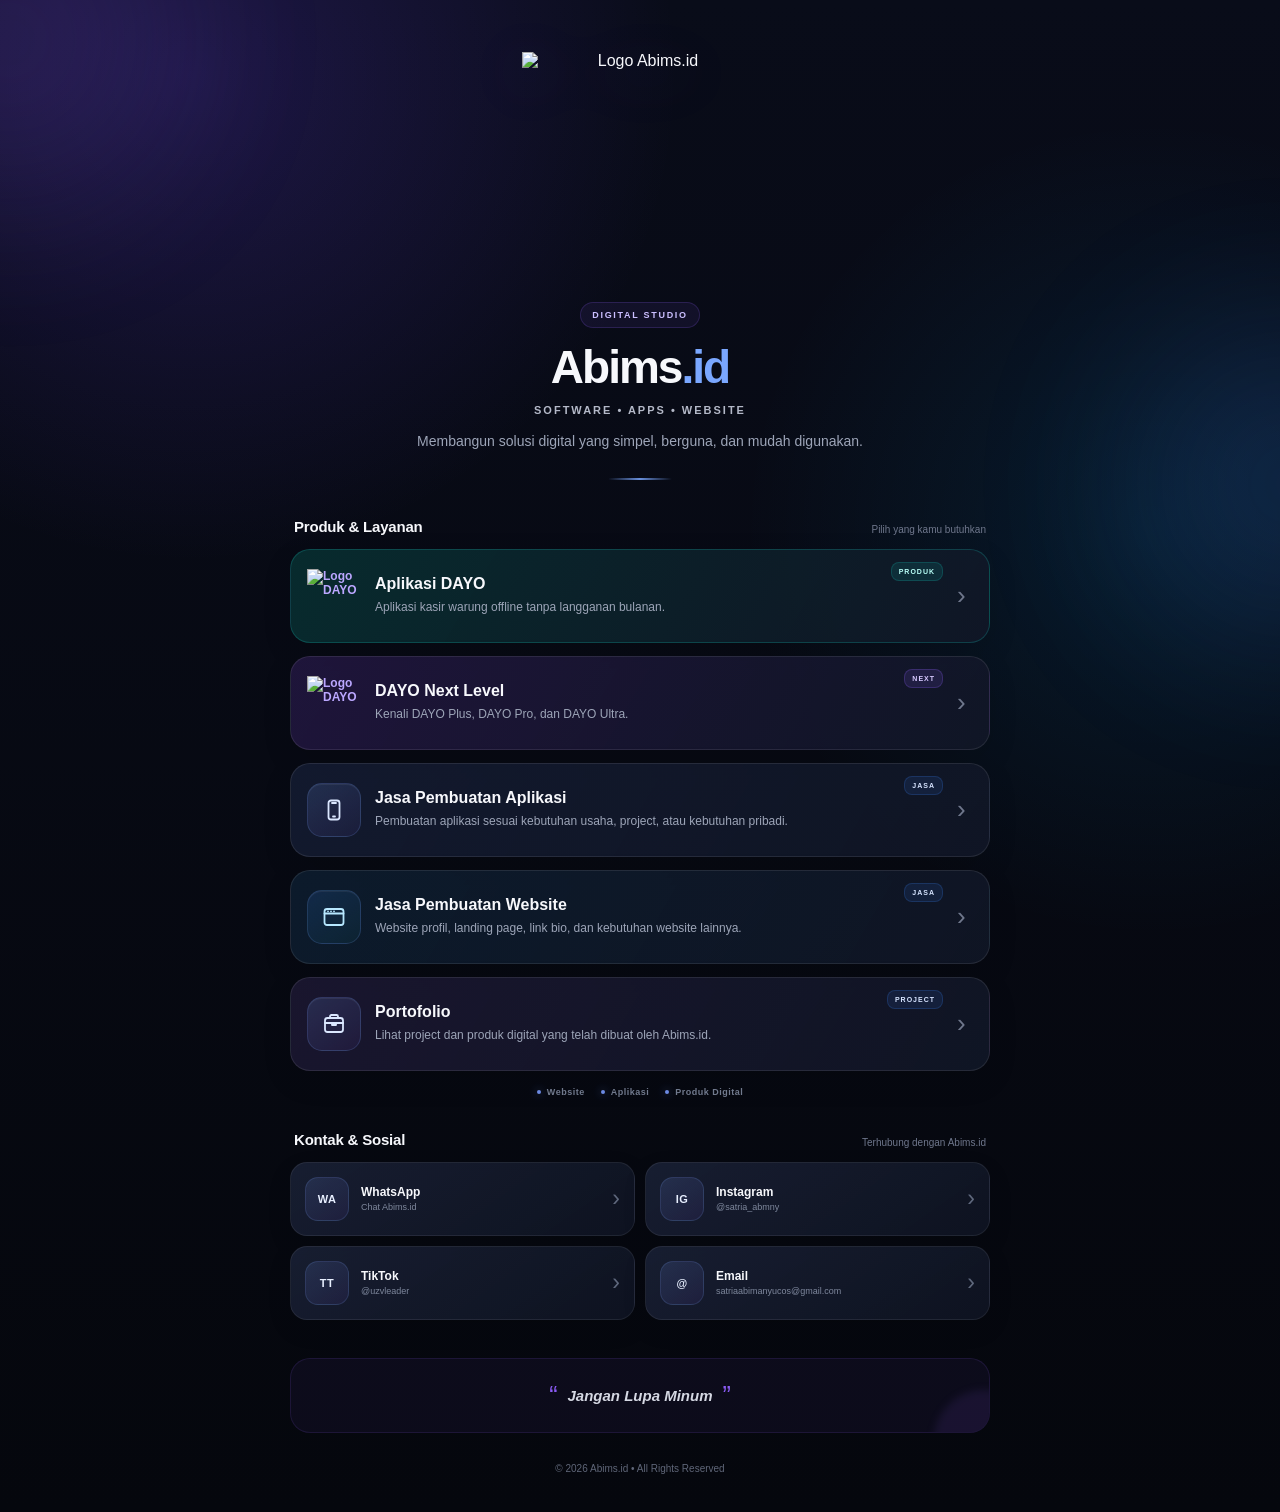
==== index.html @ 59d4bd97 "Add files via upload" ====
<!doctype html>
<html lang="id">
<head>
  <meta charset="UTF-8">
  <meta name="viewport" content="width=device-width, initial-scale=1.0">
  <meta name="description" content="Abims.id menyediakan aplikasi, website, produk digital, serta jasa pembuatan aplikasi dan website sesuai kebutuhan.">
  <meta name="robots" content="index, follow">
  <meta name="theme-color" content="#060914">
  <link rel="icon" type="image/png" href="images/logo-abims.png">
  <link rel="apple-touch-icon" href="images/logo-abims.png">

  <meta property="og:type" content="website">
  <meta property="og:site_name" content="Abims.id">
  <meta property="og:title" content="Abims.id | Software, Apps & Website">
  <meta property="og:description" content="Abims.id menyediakan aplikasi, website, produk digital, serta jasa pembuatan aplikasi dan website sesuai kebutuhan.">
  <meta property="og:image" content="https://abimsid.github.io/images/logo-abims.png">
  <meta property="og:url" content="https://abimsid.github.io/">
  <meta name="twitter:card" content="summary_large_image">
  <meta name="twitter:title" content="Abims.id | Software, Apps & Website">
  <meta name="twitter:description" content="Abims.id menyediakan aplikasi, website, produk digital, serta jasa pembuatan aplikasi dan website sesuai kebutuhan.">
  <meta name="twitter:image" content="https://abimsid.github.io/images/logo-abims.png">

  
  <title>Abims.id | Software • Apps • Website</title>
  <link rel="stylesheet" href="style.css">
</head>

<body class="home-page">

  <main class="container home-container">

    <header class="hero home-hero">
      <img class="brand-logo" src="images/logo-abims.png" alt="Logo Abims.id">

      <div class="hero-badge">DIGITAL STUDIO</div>

      <h1>Abims<span>.id</span></h1>

      <p class="eyebrow">SOFTWARE • APPS • WEBSITE</p>

      <p class="hero-copy">
        Membangun solusi digital yang simpel, berguna, dan mudah digunakan.
      </p>
    </header>

    <section aria-label="Produk dan layanan Abims.id">

      <div class="home-section-head">
        <h2>Produk & Layanan</h2>
        <p>Pilih yang kamu butuhkan</p>
      </div>

      <div class="link-list">

        <a class="link-card dayo" href="dayo.html">
          <span class="icon product">
            <img src="images/logo-dayo.png" alt="Logo DAYO">
          </span>

          <span class="card-copy">
            <strong>Aplikasi DAYO</strong>
            <small>Aplikasi kasir warung offline tanpa langganan bulanan.</small>
          </span>

          <span class="pill">PRODUK</span>
          <span class="chevron" aria-hidden="true">›</span>
        </a>

        <a class="link-card next" href="dayo-next.html">
          <span class="icon product">
            <img src="images/logo-dayo.png" alt="Logo DAYO">
          </span>

          <span class="card-copy">
            <strong>DAYO Next Level</strong>
            <small>Kenali DAYO Plus, DAYO Pro, dan DAYO Ultra.</small>
          </span>

          <span class="pill">NEXT</span>
          <span class="chevron" aria-hidden="true">›</span>
        </a>

        <a class="link-card service-app" href="jasa-aplikasi.html">
          <span class="icon service-icon" aria-hidden="true">
            <svg viewBox="0 0 24 24">
              <rect x="6.5" y="2.5" width="11" height="19" rx="2.5"></rect>
              <path d="M10 5h4"></path>
              <path d="M11 18.5h2"></path>
            </svg>
          </span>

          <span class="card-copy">
            <strong>Jasa Pembuatan Aplikasi</strong>
            <small>Pembuatan aplikasi sesuai kebutuhan usaha, project, atau kebutuhan pribadi.</small>
          </span>

          <span class="pill service-pill">JASA</span>
          <span class="chevron" aria-hidden="true">›</span>
        </a>

        <a class="link-card service-web" href="jasa-website.html">
          <span class="icon service-icon" aria-hidden="true">
            <svg viewBox="0 0 24 24">
              <rect x="2.5" y="4" width="19" height="16" rx="2.5"></rect>
              <path d="M2.5 8.5h19"></path>
              <path d="M6 6.3h.01"></path>
              <path d="M9 6.3h.01"></path>
              <path d="M12 6.3h.01"></path>
            </svg>
          </span>

          <span class="card-copy">
            <strong>Jasa Pembuatan Website</strong>
            <small>Website profil, landing page, link bio, dan kebutuhan website lainnya.</small>
          </span>

          <span class="pill service-pill">JASA</span>
          <span class="chevron" aria-hidden="true">›</span>
        </a>


        <a class="link-card portfolio-link" href="portofolio.html">
          <span class="icon service-icon" aria-hidden="true">
            <svg viewBox="0 0 24 24">
              <rect x="3" y="6" width="18" height="14" rx="2.5"></rect>
              <path d="M8 6V4.5A1.5 1.5 0 0 1 9.5 3h5A1.5 1.5 0 0 1 16 4.5V6"></path>
              <path d="M3 11h18"></path>
              <path d="M10 11v2h4v-2"></path>
            </svg>
          </span>

          <span class="card-copy">
            <strong>Portofolio</strong>
            <small>Lihat project dan produk digital yang telah dibuat oleh Abims.id.</small>
          </span>

          <span class="pill service-pill">PROJECT</span>
          <span class="chevron" aria-hidden="true">›</span>
        </a>

      </div>
    </section>

    <div class="home-note" aria-label="Jenis layanan">
      <span>Website</span>
      <span>Aplikasi</span>
      <span>Produk Digital</span>
    </div>


    <section class="contact-section" aria-label="Kontak dan sosial media Abims.id">
      <div class="home-section-head">
        <h2>Kontak & Sosial</h2>
        <p>Terhubung dengan Abims.id</p>
      </div>

      <div class="contact-grid">

        <a
          class="contact-card"
          href="https://wa.me/62895604311881"
          target="_blank"
          rel="noopener noreferrer"
        >
          <span class="contact-icon">WA</span>
          <span class="contact-copy">
            <strong>WhatsApp</strong>
            <small>Chat Abims.id</small>
          </span>
          <span class="chevron" aria-hidden="true">›</span>
        </a>

        <a
          class="contact-card"
          href="https://www.instagram.com/satria_abmny/"
          target="_blank"
          rel="noopener noreferrer"
        >
          <span class="contact-icon">IG</span>
          <span class="contact-copy">
            <strong>Instagram</strong>
            <small>@satria_abmny</small>
          </span>
          <span class="chevron" aria-hidden="true">›</span>
        </a>

        <a
          class="contact-card"
          href="https://www.tiktok.com/@uzvleader"
          target="_blank"
          rel="noopener noreferrer"
        >
          <span class="contact-icon">TT</span>
          <span class="contact-copy">
            <strong>TikTok</strong>
            <small>@uzvleader</small>
          </span>
          <span class="chevron" aria-hidden="true">›</span>
        </a>

        <a
          class="contact-card"
          href="mailto:satriaabimanyucos@gmail.com"
        >
          <span class="contact-icon">@</span>
          <span class="contact-copy">
            <strong>Email</strong>
            <small>satriaabimanyucos@gmail.com</small>
          </span>
          <span class="chevron" aria-hidden="true">›</span>
        </a>

      </div>
    </section>

    <section class="quote">
      <span>“</span>
      <p>Jangan Lupa Minum</p>
      <span>”</span>
    </section>

    <footer>
      © <span data-current-year>2026</span> Abims.id • All Rights Reserved
    </footer>

  </main>

  <script src="script.js"></script>
</body>
</html>
---- style.css ----
/* =========================================================
   RESET
========================================================= */
* { box-sizing: border-box; margin: 0; padding: 0; }

/* =========================================================
   VARIABLES
========================================================= */
:root {
    --bg: #060914;
    --panel: #111727;
    --text: #f7f8fc;
    --muted: #9da5b8;
    --line: rgba(255,255,255,.09);
    --purple: #8b5cf6;
    --blue: #3b82f6;
    --teal: #15b8ae;
}

/* =========================================================
   GLOBAL
========================================================= */
html { scroll-behavior: smooth; }
body {
    min-height: 100vh;
    padding: 0 16px;
    font-family: Arial, Helvetica, sans-serif;
    color: var(--text);
    background:
        radial-gradient(circle at 15% 5%, rgba(115,70,255,.20), transparent 27%),
        radial-gradient(circle at 90% 35%, rgba(0,180,255,.10), transparent 27%),
        linear-gradient(180deg, #090c19, #05070d);
}
a { color: inherit; text-decoration: none; }
img { max-width: 100%; }

/* =========================================================
   CONTAINER
========================================================= */
.container { width: min(100%, 700px); margin: auto; padding: 52px 0 30px; }

/* =========================================================
   HERO / ABIMS.ID
========================================================= */
.hero { margin-bottom: 38px; text-align: center; }
.brand-logo {
    display: block;
    width: 236px;
    height: 236px;
    margin: 0 auto 14px;
    object-fit: contain;
    filter: drop-shadow(0 12px 28px rgba(91,70,255,.24));
}
.hero h1 { margin-bottom: 10px; font-size: 46px; letter-spacing: -2px; }
.hero h1 span { color: #7aa7ff; }
.eyebrow { margin-bottom: 14px; color: #b4b9c8; font-size: 11px; font-weight: 800; letter-spacing: 2px; }
.hero-copy { max-width: 470px; margin: auto; color: var(--muted); font-size: 14px; line-height: 1.7; }

/* =========================================================
   MAIN LINK CARDS
========================================================= */
.link-list { display: grid; gap: 13px; }
.link-card {
    min-height: 94px;
    padding: 16px;
    display: grid;
    grid-template-columns: 54px minmax(0,1fr) auto 16px;
    gap: 14px;
    align-items: center;
    position: relative;
    overflow: hidden;
    border: 1px solid var(--line);
    border-radius: 20px;
    background: rgba(17,23,39,.82);
    transition: transform .2s ease, border-color .2s ease;
}
.link-card:hover { transform: translateY(-2px); border-color: rgba(139,92,246,.38); }
.link-card.dayo {
    border-color: rgba(21,184,174,.25);
    background: linear-gradient(120deg, rgba(8,52,53,.78), rgba(17,23,39,.86));
}
.link-card.next { background: linear-gradient(120deg, rgba(48,29,87,.58), rgba(17,23,39,.86)); }

/* =========================================================
   CARD ICON
========================================================= */
.icon {
    width: 54px;
    height: 54px;
    display: grid;
    place-items: center;
    border: 1px solid var(--line);
    border-radius: 15px;
    color: #bba7ff;
    background: rgba(255,255,255,.06);
    font-size: 12px;
    font-weight: 900;
}
.icon.product { padding: 0; overflow: visible; border: none; background: transparent; }
.icon.product img { display: block; width: 54px; height: 54px; object-fit: contain; }

/* =========================================================
   CARD TEXT
========================================================= */
.card-copy { min-width: 0; }
.card-copy strong { display: block; margin-bottom: 6px; font-size: 16px; }
.card-copy small { display: block; color: var(--muted); font-size: 12px; line-height: 1.45; }

/* =========================================================
   BADGE / PILL
========================================================= */
.pill {
    align-self: start;
    margin-top: -4px;
    padding: 5px 7px;
    border: 1px solid rgba(21,184,174,.22);
    border-radius: 8px;
    color: #b9fff8;
    background: rgba(21,184,174,.13);
    font-size: 7px;
    font-weight: 900;
    letter-spacing: 1px;
}
.next .pill { color: #d7c9ff; background: rgba(139,92,246,.13); border-color: rgba(139,92,246,.24); }
.chevron { color: #6f778c; font-size: 26px; }

/* =========================================================
   QUOTE
========================================================= */
.quote {
    margin-top: 38px;
    padding: 22px;
    display: flex;
    justify-content: center;
    align-items: center;
    gap: 10px;
    border: 1px solid rgba(139,92,246,.13);
    border-radius: 20px;
    background: rgba(139,92,246,.055);
    color: #d5d8e3;
}
.quote span { color: var(--purple); font-size: 25px; }
.quote p { font-size: 15px; font-style: italic; font-weight: 700; }

/* =========================================================
   FOOTER
========================================================= */
footer { margin-top: 30px; color: #5f6678; font-size: 10px; text-align: center; }

/* =========================================================
   BACK BUTTON
========================================================= */
.back { display: inline-block; margin-bottom: 28px; color: #a8afbf; font-size: 13px; }
.back:hover { color: #fff; }

/* =========================================================
   DAYO PRODUCT HERO
========================================================= */
.product-hero { margin-bottom: 26px; text-align: center; }
.product-logo {
    width: 188px;
    height: 188px;
    margin: 0 auto 18px;
    padding: 0;
    display: grid;
    place-items: center;
    overflow: visible;
    border: none;
    border-radius: 0;
    background: transparent;
}
.product-logo img { display: block; width: 100%; height: 100%; object-fit: contain; }
.product-hero h1 { margin-bottom: 12px; font-size: 42px; }
.product-hero > p:last-child { max-width: 530px; margin: auto; color: var(--muted); font-size: 14px; line-height: 1.7; }

/* =========================================================
   DAYO DESCRIPTION CARD
========================================================= */
.single-info-card {
    padding: 25px;
    border: 1px solid var(--line);
    border-radius: 24px;
    background: rgba(17,23,39,.86);
}
.info-head { display: flex; justify-content: space-between; align-items: center; gap: 12px; margin-bottom: 10px; }
.info-head h2 { font-size: 20px; }
.info-head span {
    padding: 6px 8px;
    border-radius: 8px;
    color: #aefaf3;
    background: rgba(21,184,174,.12);
    font-size: 9px;
    font-weight: 900;
    letter-spacing: 1px;
}
.intro { margin-bottom: 20px; color: var(--muted); font-size: 13px; line-height: 1.6; }

/* =========================================================
   FEATURES
========================================================= */
.feature-list { display: grid; grid-template-columns: 1fr 1fr; gap: 10px; }
.feature-list > div { padding: 15px; border: 1px solid rgba(255,255,255,.06); border-radius: 15px; background: rgba(255,255,255,.035); }
.feature-list b { display: block; margin-bottom: 5px; font-size: 13px; }
.feature-list p { color: var(--muted); font-size: 11px; line-height: 1.5; }

/* =========================================================
   DAYO APP PREVIEW
========================================================= */
.app-preview { margin-top: 24px; }
.section-title { margin-bottom: 16px; text-align: center; }
.section-title .eyebrow { margin-bottom: 8px; color: #8ccfc9; }
.section-title h2 { margin-bottom: 8px; font-size: 25px; letter-spacing: -.5px; }
.section-title > p:last-child { max-width: 480px; margin: auto; color: var(--muted); font-size: 12px; line-height: 1.6; }
.preview-grid { display: grid; grid-template-columns: repeat(3,minmax(0,1fr)); gap: 12px; }
.preview-card { overflow: hidden; border: 1px solid var(--line); border-radius: 20px; background: rgba(17,23,39,.86); }
.preview-image { aspect-ratio: 9 / 16; overflow: hidden; background: #0d111d; }
.preview-image img { display: block; width: 100%; height: 100%; object-fit: cover; object-position: top center; }
.preview-copy { padding: 14px; }
.preview-copy span { display: inline-block; margin-bottom: 7px; color: #8bded5; font-size: 8px; font-weight: 900; letter-spacing: 1.6px; }
.preview-copy h3 { margin-bottom: 7px; font-size: 14px; line-height: 1.35; }
.preview-copy p { color: var(--muted); font-size: 10px; line-height: 1.55; }

/* =========================================================
   BUY SECTION
========================================================= */
.buy-section { margin-top: 24px; }
.buy-card {
    padding: 26px;
    border: 1px solid rgba(21,184,174,.20);
    border-radius: 24px;
    background: linear-gradient(135deg, rgba(11,69,70,.45), rgba(17,23,39,.92));
    text-align: center;
}
.buy-card .eyebrow { margin-bottom: 9px; color: #8bded5; }
.buy-card h2 { max-width: 470px; margin: 0 auto 10px; font-size: 23px; line-height: 1.25; }
.buy-card > p:not(.eyebrow) { max-width: 480px; margin: auto; color: var(--muted); font-size: 12px; line-height: 1.65; }

/* =========================================================
   CTA BUTTON
========================================================= */
.cta {
    min-height: 58px;
    margin-top: 20px;
    padding: 15px 18px;
    display: flex;
    align-items: center;
    justify-content: center;
    border: 1px solid rgba(100,255,240,.18);
    border-radius: 16px;
    background: linear-gradient(135deg, #0da89e, #087b8c);
    box-shadow: 0 12px 30px rgba(13,168,158,.10);
    font-size: 14px;
    font-weight: 800;
    text-align: center;
    transition: transform .2s ease, filter .2s ease;
}
.cta:hover { transform: translateY(-2px); filter: brightness(1.06); }

/* =========================================================
   DAYO NEXT LEVEL
========================================================= */
.compact { margin-top: 10px; }
.compact h1 { font-size: 36px; }
.tier-grid { display: grid; gap: 12px; }
.tier { padding: 22px; border: 1px solid var(--line); border-radius: 20px; background: rgba(17,23,39,.84); }
.tier span { color: #bca7ff; font-size: 8px; font-weight: 900; letter-spacing: 2px; }
.tier h2 { margin: 8px 0; font-size: 19px; }
.tier p { color: var(--muted); font-size: 12px; line-height: 1.6; }
.coming { margin-top: 18px; color: #737b8f; font-size: 11px; text-align: center; }


/* =========================================================
   HOMEPAGE FINISHING
========================================================= */
.home-page {
    position: relative;
    overflow-x: hidden;
}

.home-page::before,
.home-page::after {
    content: "";
    position: fixed;
    width: 320px;
    height: 320px;
    border-radius: 50%;
    pointer-events: none;
    filter: blur(90px);
    opacity: .16;
    z-index: -1;
}

.home-page::before {
    top: -120px;
    left: -150px;
    background: var(--purple);
}

.home-page::after {
    right: -170px;
    top: 36%;
    background: var(--blue);
}

.home-container {
    position: relative;
}

.home-hero {
    position: relative;
}

.home-hero::after {
    content: "";
    display: block;
    width: 64px;
    height: 2px;
    margin: 24px auto 0;
    border-radius: 999px;
    background: linear-gradient(90deg, transparent, rgba(122,167,255,.85), transparent);
}

.hero-badge {
    width: fit-content;
    margin: 0 auto 12px;
    padding: 7px 11px;
    border: 1px solid rgba(139,92,246,.20);
    border-radius: 999px;
    color: #cbbfff;
    background: rgba(139,92,246,.08);
    font-size: 9px;
    font-weight: 900;
    letter-spacing: 1.7px;
}

.home-section-head {
    margin: 0 0 14px;
    padding: 0 4px;
    display: flex;
    justify-content: space-between;
    align-items: end;
    gap: 16px;
}

.home-section-head h2 {
    font-size: 15px;
    letter-spacing: -.2px;
}

.home-section-head p {
    color: #6f778c;
    font-size: 10px;
    text-align: right;
}

.home-page .link-card {
    isolation: isolate;
    box-shadow: 0 10px 30px rgba(0,0,0,.10);
    transition:
        transform .2s ease,
        border-color .2s ease,
        background .2s ease,
        box-shadow .2s ease;
}

.home-page .link-card::before {
    content: "";
    position: absolute;
    inset: 0;
    background: linear-gradient(100deg, transparent 30%, rgba(255,255,255,.035), transparent 72%);
    transform: translateX(-110%);
    transition: transform .45s ease;
    z-index: -1;
}

.home-page .link-card:hover {
    transform: translateY(-3px);
    border-color: rgba(139,92,246,.42);
    box-shadow: 0 16px 38px rgba(0,0,0,.18);
}

.home-page .link-card:hover::before {
    transform: translateX(110%);
}

.home-page .link-card:active {
    transform: translateY(0) scale(.992);
}

.home-page .link-card.dayo:hover {
    border-color: rgba(21,184,174,.44);
}

.home-page .link-card.next:hover {
    border-color: rgba(139,92,246,.48);
}

.link-card.service-app {
    background: linear-gradient(120deg, rgba(31,43,76,.48), rgba(17,23,39,.86));
}

.link-card.service-web {
    background: linear-gradient(120deg, rgba(19,48,74,.46), rgba(17,23,39,.86));
}

.icon.service-icon {
    position: relative;
    overflow: hidden;
    border-color: rgba(122,167,255,.18);
    color: #dbe7ff;
    background:
        linear-gradient(145deg, rgba(122,167,255,.16), rgba(139,92,246,.07));
    box-shadow: inset 0 1px 0 rgba(255,255,255,.06);
}

.icon.service-icon svg {
    width: 24px;
    height: 24px;
    fill: none;
    stroke: currentColor;
    stroke-width: 1.8;
    stroke-linecap: round;
    stroke-linejoin: round;
}

.service-web .icon.service-icon {
    color: #b7e8ff;
    background:
        linear-gradient(145deg, rgba(59,130,246,.15), rgba(21,184,174,.06));
}

.home-page .pill.service-pill {
    color: #d7e4ff;
    background: rgba(59,130,246,.11);
    border-color: rgba(59,130,246,.20);
}

.home-page .chevron {
    transition: transform .2s ease, color .2s ease;
}

.home-page .link-card:hover .chevron {
    transform: translateX(3px);
    color: #b9c7e8;
}

.home-note {
    margin-top: 16px;
    padding: 0 6px;
    display: flex;
    justify-content: center;
    gap: 16px;
    flex-wrap: wrap;
    color: #747d91;
    font-size: 9px;
    font-weight: 700;
    letter-spacing: .5px;
}

.home-note span {
    display: inline-flex;
    align-items: center;
    gap: 6px;
}

.home-note span::before {
    content: "";
    width: 4px;
    height: 4px;
    border-radius: 50%;
    background: #6f8de8;
    box-shadow: 0 0 10px rgba(111,141,232,.65);
}

.home-page .quote {
    position: relative;
    overflow: hidden;
}

.home-page .quote::before {
    content: "";
    position: absolute;
    width: 100px;
    height: 100px;
    right: -45px;
    bottom: -58px;
    border-radius: 50%;
    background: rgba(139,92,246,.10);
    filter: blur(4px);
}

.home-page footer {
    padding-bottom: 8px;
}


/* =========================================================
   CONTACT & SOCIAL
========================================================= */
.contact-section {
    margin-top: 34px;
}

.contact-grid {
    display: grid;
    grid-template-columns: repeat(2, minmax(0, 1fr));
    gap: 10px;
}

.contact-card {
    min-width: 0;
    display: grid;
    grid-template-columns: 44px minmax(0, 1fr) auto;
    align-items: center;
    gap: 12px;
    padding: 14px;
    border: 1px solid rgba(255,255,255,.07);
    border-radius: 17px;
    color: var(--text);
    text-decoration: none;
    background:
        linear-gradient(145deg, rgba(30,38,62,.72), rgba(15,20,34,.92));
    box-shadow: 0 9px 24px rgba(0,0,0,.10);
    transition:
        transform .2s ease,
        border-color .2s ease,
        box-shadow .2s ease;
}

.contact-card:hover {
    transform: translateY(-2px);
    border-color: rgba(122,167,255,.30);
    box-shadow: 0 13px 30px rgba(0,0,0,.16);
}

.contact-card:active {
    transform: scale(.99);
}

.contact-icon {
    width: 44px;
    height: 44px;
    display: grid;
    place-items: center;
    border-radius: 13px;
    color: #e8efff;
    font-size: 11px;
    font-weight: 900;
    letter-spacing: .5px;
    border: 1px solid rgba(122,167,255,.16);
    background:
        linear-gradient(145deg, rgba(122,167,255,.14), rgba(139,92,246,.08));
}

.contact-copy {
    min-width: 0;
    display: grid;
    gap: 3px;
}

.contact-copy strong {
    font-size: 12px;
}

.contact-copy small {
    min-width: 0;
    overflow: hidden;
    color: #7f889d;
    font-size: 9px;
    text-overflow: ellipsis;
    white-space: nowrap;
}

.contact-card .chevron {
    color: #5f687d;
    font-size: 23px;
    transition: transform .2s ease, color .2s ease;
}

.contact-card:hover .chevron {
    transform: translateX(2px);
    color: #aebddb;
}



/* =========================================================
   PORTFOLIO
========================================================= */
.link-card.portfolio-link {
    background:
        linear-gradient(120deg, rgba(46,36,78,.48), rgba(17,23,39,.88));
}

.link-card.portfolio-link:hover {
    border-color: rgba(168,130,255,.42);
}

.portfolio-page .product-hero {
    margin-bottom: 24px;
}

.portfolio-grid {
    display: grid;
    gap: 18px;
}

.project-card {
    overflow: hidden;
    border: 1px solid rgba(255,255,255,.075);
    border-radius: 24px;
    background:
        linear-gradient(145deg, rgba(28,36,58,.90), rgba(14,19,32,.96));
    box-shadow: 0 18px 44px rgba(0,0,0,.16);
}

.project-visual {
    min-height: 210px;
    display: grid;
    place-items: center;
    position: relative;
    overflow: hidden;
    border-bottom: 1px solid rgba(255,255,255,.06);
    background:
        radial-gradient(circle at 50% 35%, rgba(21,184,174,.18), transparent 34%),
        radial-gradient(circle at 68% 70%, rgba(89,125,255,.13), transparent 30%),
        linear-gradient(145deg, rgba(14,29,42,.96), rgba(14,18,30,.98));
}

.project-visual::before {
    content: "";
    position: absolute;
    width: 180px;
    height: 180px;
    border-radius: 50%;
    border: 1px solid rgba(21,184,174,.10);
    box-shadow:
        0 0 0 26px rgba(21,184,174,.025),
        0 0 0 55px rgba(21,184,174,.018);
}

.project-logo {
    width: 150px;
    height: 150px;
    object-fit: contain;
    position: relative;
    z-index: 1;
    filter: drop-shadow(0 18px 34px rgba(0,0,0,.26));
}

.project-body {
    padding: 22px;
}

.project-meta {
    display: flex;
    align-items: center;
    gap: 8px;
    flex-wrap: wrap;
    margin-bottom: 12px;
}

.project-tag,
.project-status {
    display: inline-flex;
    align-items: center;
    min-height: 25px;
    padding: 5px 9px;
    border-radius: 999px;
    font-size: 8px;
    font-weight: 900;
    letter-spacing: 1px;
}

.project-tag {
    color: #c9d8ff;
    border: 1px solid rgba(89,125,255,.18);
    background: rgba(89,125,255,.09);
}

.project-status {
    color: #9ef1d5;
    border: 1px solid rgba(21,184,174,.18);
    background: rgba(21,184,174,.08);
}

.project-title {
    margin-bottom: 8px;
    font-size: 24px;
    letter-spacing: -.7px;
}

.project-description {
    margin-bottom: 18px;
    color: #858da0;
    font-size: 11px;
    line-height: 1.8;
}

.project-actions {
    display: flex;
    gap: 10px;
    flex-wrap: wrap;
}

.project-actions .cta {
    width: auto;
    min-width: 150px;
    margin: 0;
}

.portfolio-note {
    margin-top: 20px;
    padding: 17px 18px;
    border: 1px dashed rgba(255,255,255,.08);
    border-radius: 18px;
    color: #737c90;
    background: rgba(255,255,255,.018);
    font-size: 10px;
    line-height: 1.7;
    text-align: center;
}


/* =========================================================
   MOBILE
========================================================= */
@media (max-width: 560px) {
    body { padding: 0 12px; }
    .container { padding-top: 38px; }
    .brand-logo { width: 188px; height: 188px; }
    .hero { margin-bottom: 30px; }
    .hero h1 { font-size: 38px; }
    .hero-copy { max-width: 340px; font-size: 13px; }

    .link-card {
        min-height: 88px;
        padding: 14px;
        grid-template-columns: 48px minmax(0,1fr) 14px;
        gap: 12px;
    }
    .icon { width: 48px; height: 48px; border-radius: 14px; }
    .icon.product { padding: 0; border: none; background: transparent; }
    .icon.product img { width: 48px; height: 48px; }
    .card-copy strong { font-size: 14px; }
    .card-copy small { font-size: 10.5px; }
    .pill { position: absolute; right: 10px; top: 9px; margin: 0; }
    .chevron { font-size: 24px; }
    .quote { margin-top: 32px; }

    .product-logo { width: 168px; height: 168px; }
    .product-hero h1 { font-size: 36px; }
    .single-info-card { padding: 18px; }
    .feature-list { grid-template-columns: 1fr; }

    .section-title h2 { font-size: 22px; }
    .preview-grid { grid-template-columns: 1fr; gap: 16px; }
    .preview-card { border-radius: 18px; }
    .preview-image { aspect-ratio: 9 / 16; }
    .preview-copy { padding: 16px; }
    .preview-copy h3 { font-size: 15px; }
    .preview-copy p { font-size: 11px; }

    .buy-card { padding: 21px 18px; }
    .buy-card h2 { font-size: 20px; }

    .home-section-head {
        margin-bottom: 12px;
        align-items: center;
    }
    .home-section-head h2 { font-size: 14px; }
    .home-section-head p { font-size: 9px; }

    .hero-badge {
        margin-bottom: 10px;
        padding: 6px 9px;
        font-size: 8px;
    }

    .home-hero::after { margin-top: 20px; }

    .home-page .link-card {
        min-height: 90px;
    }

    .home-page .link-card .pill {
        display: none;
    }

    .icon.service-icon svg {
        width: 22px;
        height: 22px;
    }

    .home-note {
        margin-top: 14px;
        gap: 11px;
        font-size: 8px;
    }


    .contact-section {
        margin-top: 28px;
    }

    .contact-grid {
        grid-template-columns: 1fr;
        gap: 9px;
    }

    .contact-card {
        grid-template-columns: 42px minmax(0, 1fr) auto;
        padding: 13px;
    }

    .contact-icon {
        width: 42px;
        height: 42px;
    }


    .project-visual {
        min-height: 180px;
    }

    .project-logo {
        width: 132px;
        height: 132px;
    }

    .project-body {
        padding: 18px;
    }

    .project-title {
        font-size: 21px;
    }

    .project-actions .cta {
        width: 100%;
    }

}
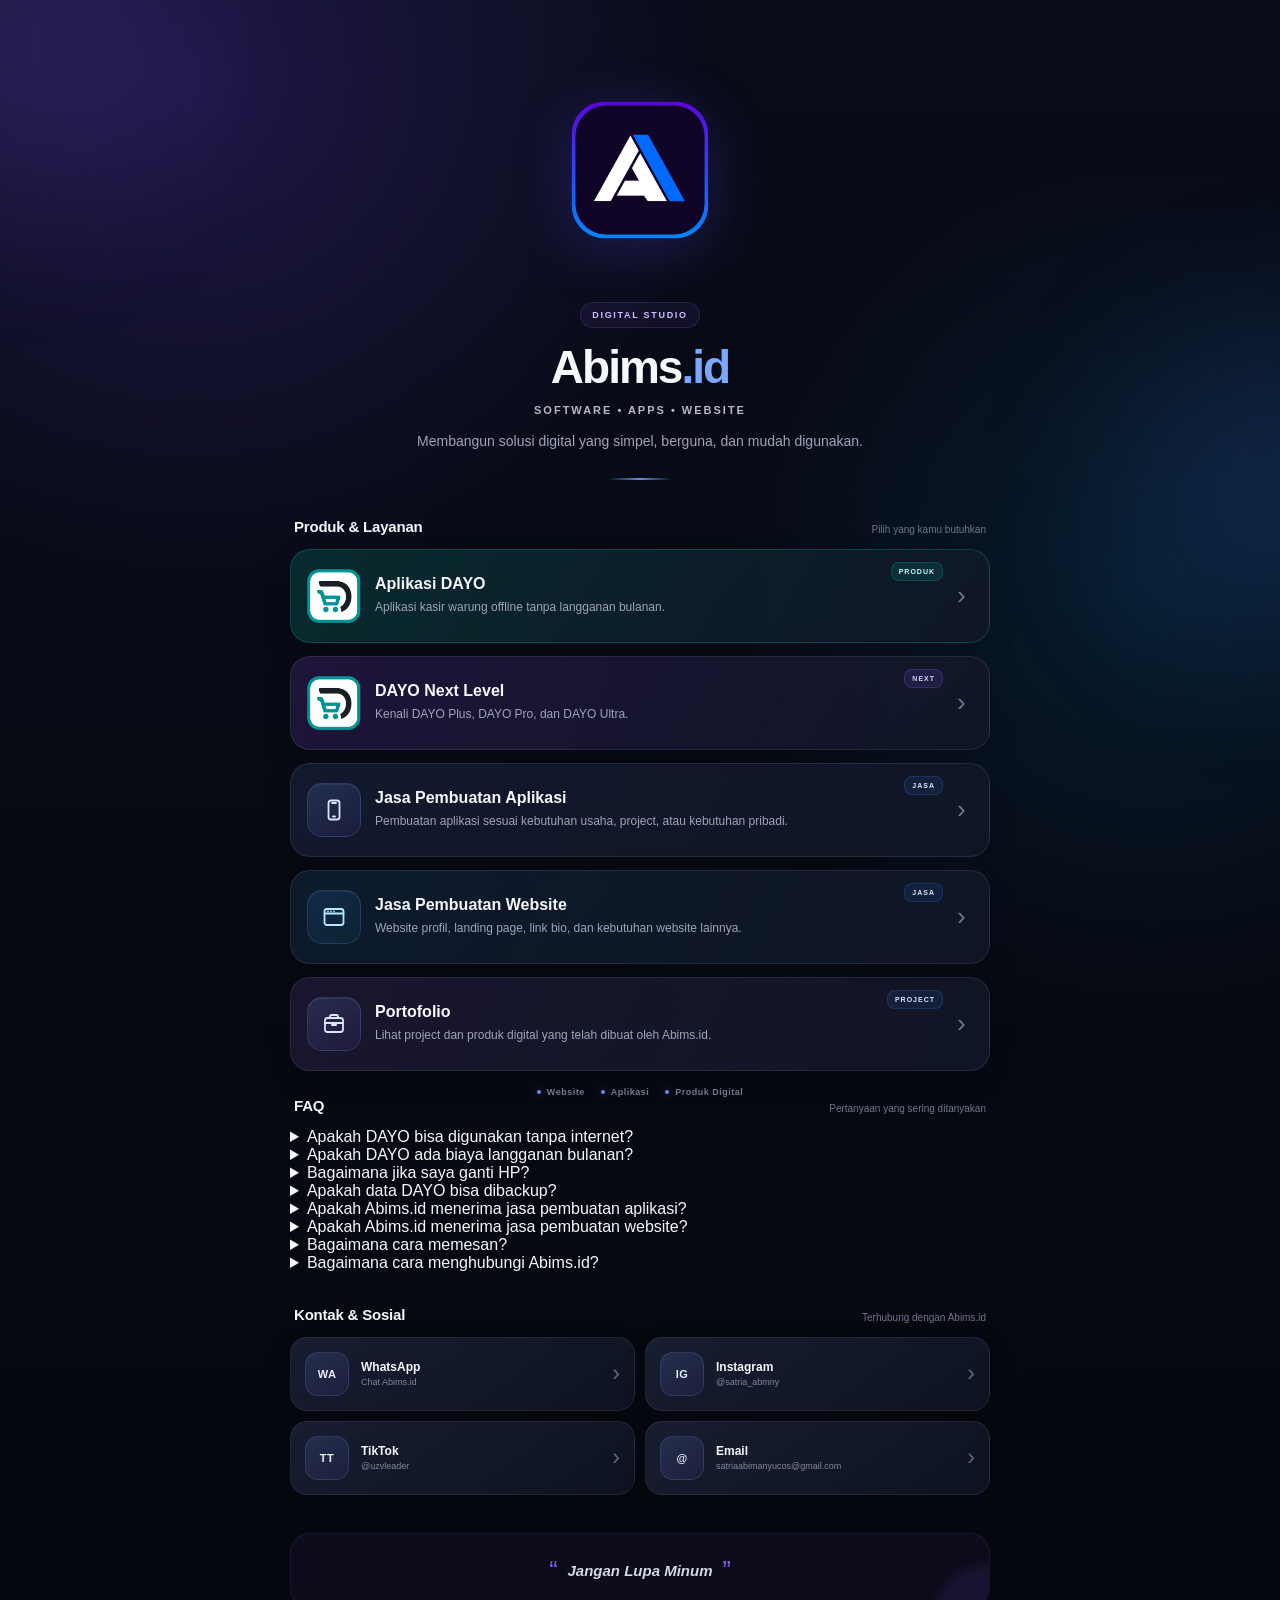
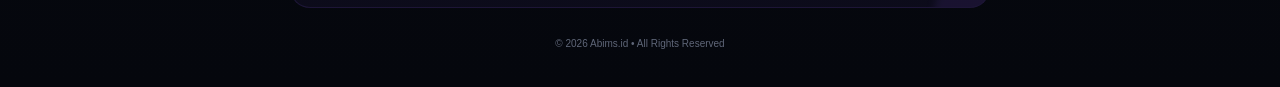
==== commit 9993161e: "Update index.html" ====
--- a/index.html
+++ b/index.html
@@ -148,6 +148,55 @@
     </div>
 
 
+    <section class="faq-section" aria-label="Pertanyaan yang sering ditanyakan tentang Abims.id dan DAYO">
+      <div class="home-section-head">
+        <h2>FAQ</h2>
+        <p>Pertanyaan yang sering ditanyakan</p>
+      </div>
+
+      <div class="faq-list">
+        <details class="faq-item">
+          <summary>Apakah DAYO bisa digunakan tanpa internet?</summary>
+          <p>Ya. DAYO dirancang untuk digunakan secara offline, sehingga transaksi kasir, pengelolaan stok, dan laporan tetap dapat digunakan tanpa koneksi internet.</p>
+        </details>
+
+        <details class="faq-item">
+          <summary>Apakah DAYO ada biaya langganan bulanan?</summary>
+          <p>Tidak. DAYO v1.0 menggunakan sistem sekali bayar dan tidak memiliki biaya langganan bulanan.</p>
+        </details>
+
+        <details class="faq-item">
+          <summary>Bagaimana jika saya ganti HP?</summary>
+          <p>Lakukan backup data dari HP lama terlebih dahulu. Setelah DAYO dipasang dan diaktifkan di HP baru, data dapat dikembalikan menggunakan fitur Restore.</p>
+        </details>
+
+        <details class="faq-item">
+          <summary>Apakah data DAYO bisa dibackup?</summary>
+          <p>Ya. DAYO memiliki fitur Backup &amp; Restore untuk menyimpan salinan data dan mengembalikannya kembali saat diperlukan.</p>
+        </details>
+
+        <details class="faq-item">
+          <summary>Apakah Abims.id menerima jasa pembuatan aplikasi?</summary>
+          <p>Ya. Abims.id menerima pembuatan aplikasi sesuai kebutuhan usaha, project, maupun kebutuhan pribadi. Harga menyesuaikan fitur dan tingkat kompleksitas project.</p>
+        </details>
+
+        <details class="faq-item">
+          <summary>Apakah Abims.id menerima jasa pembuatan website?</summary>
+          <p>Ya. Pembuatan website dapat berupa website profil, landing page, link bio, maupun kebutuhan website lainnya. Harga menyesuaikan fitur dan tingkat kompleksitas project.</p>
+        </details>
+
+        <details class="faq-item">
+          <summary>Bagaimana cara memesan?</summary>
+          <p>Pilih produk atau layanan yang dibutuhkan, lalu hubungi Abims.id melalui WhatsApp. Detail kebutuhan, pembayaran, dan pengiriman produk atau hasil project akan dilanjutkan melalui chat.</p>
+        </details>
+
+        <details class="faq-item">
+          <summary>Bagaimana cara menghubungi Abims.id?</summary>
+          <p>Kamu dapat menghubungi Abims.id melalui WhatsApp, Instagram, TikTok, atau email pada bagian Kontak &amp; Sosial di bawah ini.</p>
+        </details>
+      </div>
+    </section>
+
     <section class="contact-section" aria-label="Kontak dan sosial media Abims.id">
       <div class="home-section-head">
         <h2>Kontak & Sosial</h2>
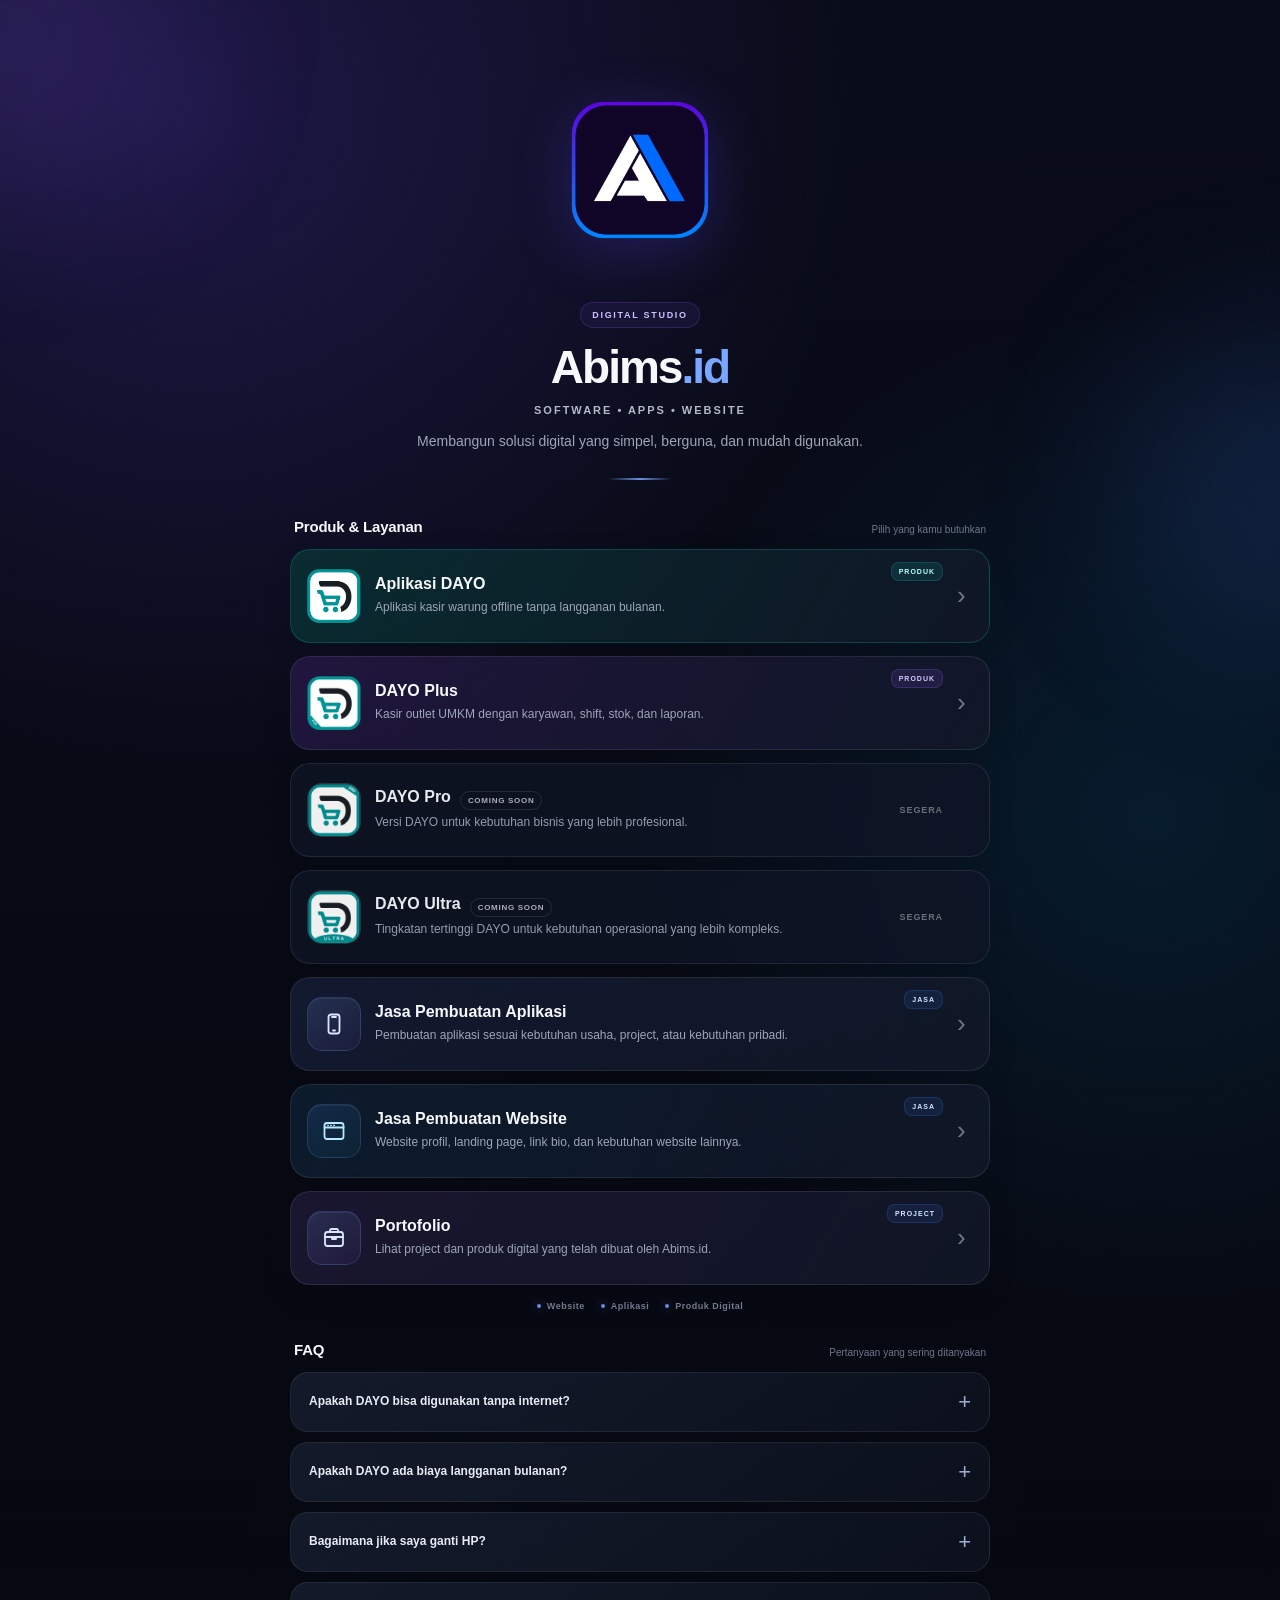
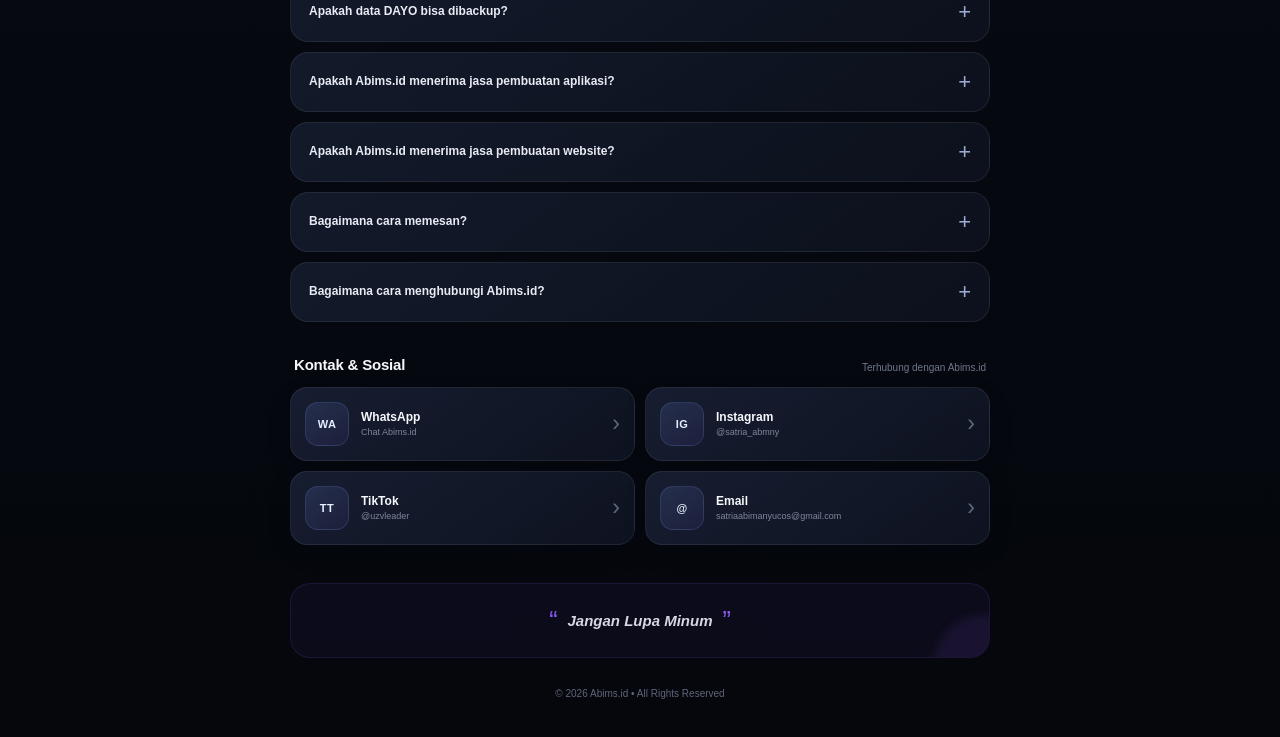
==== commit 4f8df4f6: "DAYO Plus Pro Ultra website update" ====
--- a/index.html
+++ b/index.html
@@ -66,19 +66,36 @@
           <span class="chevron" aria-hidden="true">›</span>
         </a>
 
-        <a class="link-card next" href="dayo-next.html">
+        <a class="link-card next" href="dayo-plus.html">
           <span class="icon product">
-            <img src="images/logo-dayo.png" alt="Logo DAYO">
-          </span>
-
-          <span class="card-copy">
-            <strong>DAYO Next Level</strong>
-            <small>Kenali DAYO Plus, DAYO Pro, dan DAYO Ultra.</small>
-          </span>
-
-          <span class="pill">NEXT</span>
-          <span class="chevron" aria-hidden="true">›</span>
-        </a>
+            <img src="images/logo-dayo-plus.png" alt="Logo DAYO Plus">
+          </span>
+
+          <span class="card-copy">
+            <strong>DAYO Plus</strong>
+            <small>Kasir outlet UMKM dengan karyawan, shift, stok, dan laporan.</small>
+          </span>
+
+          <span class="pill">PRODUK</span>
+          <span class="chevron" aria-hidden="true">›</span>
+        </a>
+        <div class="link-card dayo-coming-card" aria-disabled="true">
+          <span class="icon dayo-tier-icon"><img src="images/logo-dayo-pro.png" alt="DAYO Pro"></span>
+          <span class="card-copy">
+            <span class="coming-title"><strong>DAYO Pro</strong><span class="coming-badge">COMING SOON</span></span>
+            <small>Versi DAYO untuk kebutuhan bisnis yang lebih profesional.</small>
+          </span>
+          <span class="coming-side">SEGERA</span>
+        </div>
+
+        <div class="link-card dayo-coming-card" aria-disabled="true">
+          <span class="icon dayo-tier-icon"><img src="images/logo-dayo-ultra.png" alt="DAYO Ultra"></span>
+          <span class="card-copy">
+            <span class="coming-title"><strong>DAYO Ultra</strong><span class="coming-badge">COMING SOON</span></span>
+            <small>Tingkatan tertinggi DAYO untuk kebutuhan operasional yang lebih kompleks.</small>
+          </span>
+          <span class="coming-side">SEGERA</span>
+        </div>
 
         <a class="link-card service-app" href="jasa-aplikasi.html">
           <span class="icon service-icon" aria-hidden="true">
--- a/style.css
+++ b/style.css
@@ -722,6 +722,85 @@
 }
 
 
+
+
+/* =========================================================
+   FAQ
+========================================================= */
+.faq-section {
+    margin-top: 30px;
+}
+
+.faq-list {
+    display: grid;
+    gap: 10px;
+}
+
+.faq-item {
+    overflow: hidden;
+    border: 1px solid rgba(255,255,255,.075);
+    border-radius: 18px;
+    background:
+        linear-gradient(145deg, rgba(22,29,47,.84), rgba(13,18,30,.92));
+    transition: border-color .2s ease, transform .2s ease, background .2s ease;
+}
+
+.faq-item:hover {
+    border-color: rgba(122,167,255,.20);
+    transform: translateY(-1px);
+}
+
+.faq-item[open] {
+    border-color: rgba(139,92,246,.22);
+    background:
+        linear-gradient(145deg, rgba(30,34,56,.92), rgba(13,18,30,.95));
+}
+
+.faq-item summary {
+    min-height: 58px;
+    padding: 17px 48px 17px 18px;
+    position: relative;
+    display: flex;
+    align-items: center;
+    color: #e8ebf4;
+    font-size: 12px;
+    font-weight: 800;
+    line-height: 1.45;
+    cursor: pointer;
+    list-style: none;
+}
+
+.faq-item summary::-webkit-details-marker {
+    display: none;
+}
+
+.faq-item summary::after {
+    content: "+";
+    position: absolute;
+    right: 18px;
+    top: 50%;
+    transform: translateY(-50%);
+    color: #9bacd0;
+    font-size: 22px;
+    font-weight: 400;
+    transition: transform .2s ease, color .2s ease;
+}
+
+.faq-item[open] summary::after {
+    content: "−";
+    color: #bca7ff;
+}
+
+.faq-item p {
+    margin: 0 18px 18px;
+    padding-top: 14px;
+    border-top: 1px solid rgba(255,255,255,.055);
+    color: #858da0;
+    font-size: 10.5px;
+    line-height: 1.75;
+}
+
+
 /* =========================================================
    MOBILE
 ========================================================= */
@@ -840,4 +919,72 @@
         width: 100%;
     }
 
-}
+    .faq-section {
+        margin-top: 28px;
+    }
+
+    .faq-item summary {
+        min-height: 54px;
+        padding: 15px 42px 15px 15px;
+        font-size: 11px;
+    }
+
+    .faq-item summary::after {
+        right: 15px;
+        font-size: 20px;
+    }
+
+    .faq-item p {
+        margin: 0 15px 15px;
+        padding-top: 12px;
+        font-size: 10px;
+    }
+
+}
+
+
+/* DAYO Pro & DAYO Ultra — Coming Soon */
+.coming-soon-card{
+  cursor:default;
+  opacity:.82;
+}
+.coming-soon-card:hover{
+  transform:none;
+}
+.coming-soon-card .service-icon{
+  font-size:11px;
+  font-weight:800;
+  letter-spacing:.08em;
+}
+.link-title-row{
+  display:flex;
+  align-items:center;
+  gap:10px;
+  flex-wrap:wrap;
+}
+.link-title-row h3{
+  margin:0;
+}
+.mini-pill{
+  display:inline-flex;
+  align-items:center;
+  min-height:22px;
+  padding:3px 8px;
+  border:1px solid rgba(255,255,255,.16);
+  border-radius:999px;
+  font-size:9px;
+  font-weight:800;
+  letter-spacing:.08em;
+  opacity:.75;
+}
+
+/* DAYO Pro / Ultra — Coming Soon */
+.dayo-coming-card{cursor:default;opacity:.94}
+.dayo-coming-card:hover{transform:none}
+.dayo-tier-icon{overflow:hidden;padding:0}
+.dayo-tier-icon img{width:100%;height:100%;display:block;object-fit:cover}
+.coming-title{display:flex;align-items:center;gap:9px;flex-wrap:wrap;margin-bottom:2px}
+.coming-title strong{font-size:16px}
+.coming-badge{font-size:8px;font-weight:800;letter-spacing:.09em;padding:4px 7px;border:1px solid rgba(255,255,255,.15);border-radius:999px;opacity:.72}
+.coming-side{font-size:9px;font-weight:800;letter-spacing:.1em;opacity:.42}
+@media(max-width:560px){.coming-side{display:none}.coming-title{gap:6px}}
